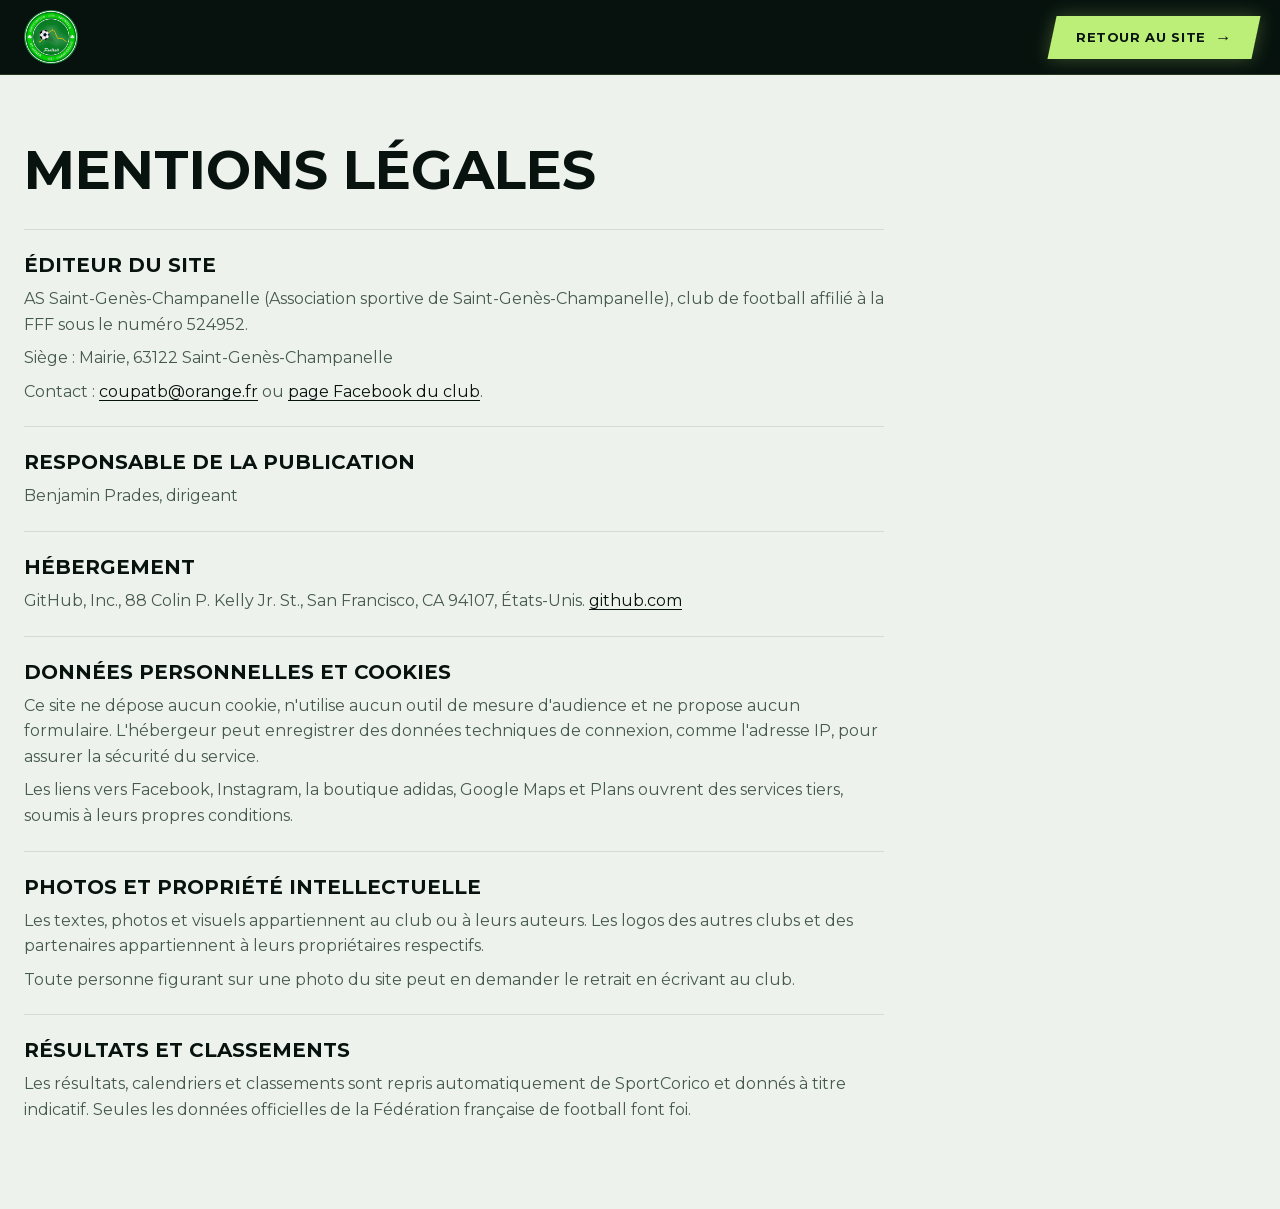
==== mentions-legales.html @ 80221442 "Première publication du site de l'AS Saint-Genès-Champanelle Site statique, résultats mis à jour aut" ====
<!doctype html>
<html lang="fr">
<head>
<meta charset="utf-8">
<meta name="viewport" content="width=device-width, initial-scale=1, viewport-fit=cover">
<title>Mentions légales | AS Saint-Genès-Champanelle</title>
<meta name="robots" content="noindex">
<link rel="icon" href="assets/logo.png">
<link rel="stylesheet" href="css/style.css">
</head>
<body>

<header class="top">
  <div class="wrap legal-top">
    <a class="marque" href="index.html" aria-label="AS Saint-Genès-Champanelle, accueil">
      <img src="assets/logo.png" alt="" width="54" height="54">
    </a>
    <a class="btn" href="index.html">Retour au site</a>
  </div>
</header>

<main class="band clair">
  <div class="wrap">
    <div class="legal">
      <h1>Mentions légales</h1>

      <section>
        <h2>Éditeur du site</h2>
        <p>AS Saint-Genès-Champanelle (Association sportive de Saint-Genès-Champanelle), club de football affilié à la FFF sous le numéro 524952.</p>
        <p>Siège : Mairie, 63122 Saint-Genès-Champanelle</p>
        <p>Contact : <a href="mailto:coupatb@orange.fr">coupatb@orange.fr</a> ou <a href="https://www.facebook.com/ASSAINTGENESCHAMPANELLE" target="_blank" rel="noopener">page Facebook du club</a>.</p>
      </section>

      <section>
        <h2>Responsable de la publication</h2>
        <p>Benjamin Prades, dirigeant</p>
      </section>

      <section>
        <h2>Hébergement</h2>
        <p>GitHub, Inc., 88 Colin P. Kelly Jr. St., San Francisco, CA 94107, États-Unis. <a href="https://github.com" target="_blank" rel="noopener">github.com</a></p>
      </section>

      <section>
        <h2>Données personnelles et cookies</h2>
        <p>Ce site ne dépose aucun cookie, n'utilise aucun outil de mesure d'audience et ne propose aucun formulaire. L'hébergeur peut enregistrer des données techniques de connexion, comme l'adresse IP, pour assurer la sécurité du service.</p>
        <p>Les liens vers Facebook, Instagram, la boutique adidas, Google Maps et Plans ouvrent des services tiers, soumis à leurs propres conditions.</p>
      </section>

      <section>
        <h2>Photos et propriété intellectuelle</h2>
        <p>Les textes, photos et visuels appartiennent au club ou à leurs auteurs. Les logos des autres clubs et des partenaires appartiennent à leurs propriétaires respectifs.</p>
        <p>Toute personne figurant sur une photo du site peut en demander le retrait en écrivant au club.</p>
      </section>

      <section>
        <h2>Résultats et classements</h2>
        <p>Les résultats, calendriers et classements sont repris automatiquement de SportCorico et donnés à titre indicatif. Seules les données officielles de la Fédération française de football font foi.</p>
      </section>
    </div>
  </div>
</main>

</body>
</html>
---- css/style.css ----
/* Direction : interface de type esport, faite de cards et de tuiles.
   Fond #08130F en alternance avec des bandes claires, surbrillance #BBEF78.
   Montserrat Bold pour les titres et les données, Regular et Light pour les textes.
   Aucune animation automatique : tous les effets se déclenchent au passage de la souris. */
@font-face { font-family: "Montserrat"; font-style: normal; font-weight: 100 900; font-display: swap; src: url("../assets/fonts/montserrat-latin-ext.woff2") format("woff2"); unicode-range: U+0100-02BA, U+02BD-02C5, U+02C7-02CC, U+02CE-02D7, U+02DD-02FF, U+0304, U+0308, U+0329, U+1D00-1DBF, U+1E00-1E9F, U+1EF2-1EFF, U+2020, U+20A0-20AB, U+20AD-20C4, U+2113, U+2C60-2C7F, U+A720-A7FF; }
@font-face { font-family: "Montserrat"; font-style: normal; font-weight: 100 900; font-display: swap; src: url("../assets/fonts/montserrat-latin.woff2") format("woff2"); unicode-range: U+0000-00FF, U+0131, U+0152-0153, U+02BB-02BC, U+02C6, U+02DA, U+02DC, U+0304, U+0308, U+0329, U+2000-206F, U+20AC, U+2122, U+2191, U+2193, U+2212, U+2215, U+FEFF, U+FFFD; }

:root {
  --noir: #08130F;
  --noir-2: #0F1F19;
  --noir-3: #172B22;
  --lime: #BBEF78;
  --lime-rgb: 187, 239, 120;
  --rouge: #FF7D6B;
  --ambre: #F3CE63;
  --craie: #EDF2EC;
  --blanc: #FFFFFF;
  --contour: #000000;
  --halo: 0 0 0 transparent;
  --f: "Montserrat", "Helvetica Neue", Arial, sans-serif;
  color-scheme: light;
}

/* Chaque bande ou card choisit son univers : les composants ne lisent que ces variables */
.sombre {
  --surface: var(--noir-2);
  --surface-2: var(--noir-3);
  --bord: rgba(var(--lime-rgb), .17);
  --txt: #F3F8EF;
  --doux: #A9BDB1;
  --ombre: rgba(0, 0, 0, .55);
  --spot: rgba(255, 255, 255, .07);
  --vif: var(--lime);
  color: var(--txt);
}
.clair {
  --surface: var(--blanc);
  --surface-2: #F4F7F2;
  --bord: #D3DDD3;
  --txt: var(--noir);
  --doux: #47594F;
  --ombre: rgba(8, 19, 15, .18);
  --spot: rgba(255, 255, 255, .3);
  --vif: var(--noir);
  color: var(--txt);
}
/* Cards posées sur un fond vert foncé : contour, équerres et lueur lime au survol */
.band.sombre, .pied.sombre, .galerie.sombre {
  --contour: var(--lime);
  --spot: rgba(var(--lime-rgb), .15);
  --halo: 0 0 30px rgba(var(--lime-rgb), .22);
}

* { box-sizing: border-box; }
html { scroll-behavior: smooth; scroll-padding-top: 92px; }
body { margin: 0; background: var(--noir); color: var(--blanc); font: 400 16px/1.6 var(--f); overflow-x: hidden; -webkit-font-smoothing: antialiased; }
img { max-width: 100%; display: block; height: auto; }
ul, ol { list-style: none; margin: 0; padding: 0; }
h1, h2, h3, h4, p, dl, dd, figure { margin: 0; }
a { color: inherit; }
button { font: inherit; color: inherit; }
:focus-visible { outline: 3px solid var(--lime); outline-offset: 3px; }

.wrap { max-width: 1320px; margin-inline: auto; padding-left: max(24px, env(safe-area-inset-left, 0px)); padding-right: max(24px, env(safe-area-inset-right, 0px)); }
.saut { position: absolute; left: -999px; }
.saut:focus { left: 12px; top: 12px; z-index: 50; background: var(--lime); color: var(--noir); padding: 8px 12px; }
.nb { white-space: nowrap; }

/* Mot-clé en surbrillance */
mark { background: var(--lime); color: var(--noir); padding: .02em .28em; font-weight: 700; -webkit-box-decoration-break: clone; box-decoration-break: clone; }

/* Bandes */
.band { padding-block: 64px; }
.band.sombre { background: var(--noir); }
.band.clair { background: var(--craie); }
.bloc + .bloc { margin-top: 48px; }

.tete { display: flex; justify-content: space-between; align-items: flex-end; flex-wrap: wrap; gap: 8px 20px; margin-bottom: 22px; }
.tete h2 { font: 700 clamp(37.5px, 4.2vw, 54px)/1.2 var(--f); text-transform: uppercase; letter-spacing: -.005em; text-wrap: balance; }
.tete p { font: 300 14px/1.4 var(--f); color: var(--doux); }

/* ===== Boutons ===== */
.btn {
  position: relative; isolation: isolate; display: inline-flex; align-items: center; gap: .7em;
  padding: 15px 24px; border: 0; background: none; cursor: pointer;
  font: 700 13px/1 var(--f); text-transform: uppercase; letter-spacing: .05em; text-decoration: none; white-space: nowrap;
  color: var(--noir); transition: translate .2s ease, color .25s ease;
}
.btn::before {
  content: ""; position: absolute; inset: 0; z-index: -1; transform: skewX(-12deg);
  background: linear-gradient(105deg, var(--lime) 40%, #F4FFE4 50%, var(--lime) 60%);
  background-size: 280% 100%; background-position: 100% 0;
  box-shadow: 0 0 18px rgba(var(--lime-rgb), .28);
  transition: background-position .6s ease, box-shadow .25s ease;
}
.btn::after { content: "→"; font-size: 1.25em; line-height: .8; transition: translate .2s ease; }
.btn[data-lien]::after { content: "↗"; }
.btn:hover { translate: 0 -2px; }
.btn:hover::before { background-position: 0 0; box-shadow: 0 0 34px rgba(var(--lime-rgb), .75), 0 8px 24px rgba(var(--lime-rgb), .25); }
.btn:hover::after { translate: 4px 0; }
.btn:active { translate: 0 1px; }

/* Bouton contour */
.btn-ligne { color: var(--lime); }
.btn-ligne::before {
  background: linear-gradient(90deg, var(--lime) 50%, transparent 50%);
  background-size: 230% 100%; background-position: 100% 0;
  box-shadow: inset 0 0 0 2px var(--lime);
  transition: background-position .35s ease, box-shadow .25s ease;
}
.btn-ligne:hover { color: var(--noir); }
.btn-ligne:hover::before { box-shadow: inset 0 0 0 2px var(--lime), 0 0 30px rgba(var(--lime-rgb), .6); }

/* Boutons sur fond clair ou lime : sombres, ils se remplissent de lime au survol */
.clair .btn, .alerte .btn, .carte-lime .btn { color: var(--lime); }
.clair .btn::before, .alerte .btn::before, .carte-lime .btn::before {
  background: linear-gradient(90deg, var(--lime) 50%, var(--noir) 50%);
  background-size: 230% 100%; background-position: 100% 0;
  box-shadow: 0 6px 18px rgba(8, 19, 15, .25);
  transition: background-position .35s ease, box-shadow .25s ease;
}
.clair .btn:hover, .alerte .btn:hover, .carte-lime .btn:hover { color: var(--noir); }
.clair .btn:hover::before, .alerte .btn:hover::before { background-position: 0 0; box-shadow: 0 0 0 2px var(--noir), 0 10px 28px rgba(var(--lime-rgb), .8); }
.carte-lime .btn:hover::before { background-position: 0 0; box-shadow: 0 0 0 2px var(--noir), 0 10px 28px rgba(8, 19, 15, .35); }
.clair .btn-ligne { color: var(--noir); }
.clair .btn-ligne::before { background: linear-gradient(90deg, var(--lime) 50%, transparent 50%); background-size: 230% 100%; background-position: 100% 0; box-shadow: inset 0 0 0 2px var(--noir); }
.clair .btn-ligne:hover::before { box-shadow: inset 0 0 0 2px var(--noir), 0 10px 28px rgba(var(--lime-rgb), .8); }
.btns { display: flex; flex-wrap: wrap; gap: 14px 20px; margin-top: 24px; padding-inline: 4px; }

/* ===== Card : au survol, elle se soulève, ses bordures passent au noir et une lueur suit la souris, sans changer de couleur.
   Sur un fond vert foncé, le contour, les équerres et la lueur passent au lime. ===== */
.card {
  position: relative; overflow: hidden; background: var(--surface); border: 1px solid var(--bord);
  transition: translate .22s ease, border-color .22s ease, box-shadow .22s ease;
}
.card::before {
  content: ""; position: absolute; inset: 0; z-index: 2; pointer-events: none; opacity: 0;
  background: radial-gradient(280px circle at var(--mx, 50%) var(--my, 50%), var(--spot), transparent 72%);
  transition: opacity .25s ease;
}
.card::after {
  content: ""; position: absolute; inset: 6px; z-index: 3; pointer-events: none; opacity: 0;
  background:
    linear-gradient(var(--contour), var(--contour)) 0 0 / 16px 2px no-repeat,
    linear-gradient(var(--contour), var(--contour)) 0 0 / 2px 16px no-repeat,
    linear-gradient(var(--contour), var(--contour)) 100% 100% / 16px 2px no-repeat,
    linear-gradient(var(--contour), var(--contour)) 100% 100% / 2px 16px no-repeat;
  transform: scale(1.02); transition: opacity .2s ease, transform .2s ease;
}
.card.card:is(:hover, :focus-visible, :has(:focus-visible)) { translate: 0 -4px; border-color: var(--contour); box-shadow: 0 0 0 1px var(--contour), var(--halo), 0 16px 38px var(--ombre); }
.card:is(:hover, :focus-visible, :has(:focus-visible))::before { opacity: 1; }
.card:is(:hover, :focus-visible, :has(:focus-visible))::after { opacity: 1; transform: scale(1); }
.band.sombre .card img, .galerie.sombre .card img { transition: scale .45s ease; }
.band.sombre .card:hover img, .galerie.sombre .card:hover img { scale: 1.035; }

/* ===== Tuile de match, de catégorie ou de réseau : au survol, elle se remplit de lime
   en balayage et son contenu passe en sombre ===== */
.tuile-pleine {
  position: relative; text-decoration: none; color: var(--txt); border: 1px solid var(--bord);
  background: linear-gradient(115deg, var(--lime) 50%, var(--surface) 50%) no-repeat border-box;
  background-size: 340% 100%; background-position: 100% 0;
  transition: background-position .42s cubic-bezier(.2, .7, .2, 1), color .22s ease, translate .22s ease, box-shadow .22s ease, border-color .22s ease;
}
.tuile-pleine *:not(.btn) { transition: color .22s ease, background-color .22s ease, box-shadow .22s ease; }
.tuile-pleine:hover, .tuile-pleine:focus-visible {
  --txt: var(--noir); --doux: var(--noir); --vif: var(--noir); --bord: rgba(8, 19, 15, .25); --surface-2: rgba(8, 19, 15, .12);
  background-position: 0 0; color: var(--noir); border-color: var(--lime); translate: 0 -4px;
  box-shadow: 0 0 36px rgba(var(--lime-rgb), .45), 0 14px 32px var(--ombre);
}
/* Ce qui est déjà lime s'inverse pour rester visible sur la tuile remplie */
.tuile-pleine:hover .pill-V, .tuile-pleine:hover .pill-vif, .tuile-pleine:hover mark, .tuile-pleine:hover .vs,
.tuile-pleine:hover .sb-g b, .tuile-pleine:hover .sc-V b, .tuile-pleine:hover time { background: var(--noir); color: var(--lime); }
.tuile-pleine:hover .vs { box-shadow: none; }

/* Logos : le blason de l'ASSG tel quel, les logos adverses (JPEG sur fond blanc) dans une pastille blanche */
.logo { display: block; flex: none; width: var(--t, 28px); height: var(--t, 28px); object-fit: contain; }
.logo-club { background: var(--blanc); border-radius: 50%; padding: calc(var(--t, 28px) * .13); }

.pill { display: inline-block; padding: 4px 9px; font: 700 11px/1 var(--f); text-transform: uppercase; letter-spacing: .04em; white-space: nowrap; background: var(--surface-2); color: var(--txt); }
.pill-V, .pill-vif { background: var(--lime); color: var(--noir); }
.pill-N { background: var(--ambre); color: var(--noir); }
.pill-D { background: var(--rouge); color: var(--noir); }
.pill-F { background: var(--surface-2); color: var(--doux); }
.pill-h { background: transparent; color: var(--vif); box-shadow: inset 0 0 0 1px var(--vif); }

/* ===== Annonce ===== */
.alerte { background: var(--lime); color: var(--noir); }
.alerte-in { display: flex; justify-content: center; align-items: center; gap: 12px 28px; min-height: 58px; padding-block: 10px; flex-wrap: wrap; }
.alerte p { font: 400 15px/1.3 var(--f); text-align: center; }
.alerte strong { font-weight: 700; }
.alerte .btn { padding: 11px 18px; font-size: 12px; }

/* ===== En-tête ===== */
.top { position: sticky; top: 0; z-index: 20; background: rgba(8, 19, 15, .94); backdrop-filter: blur(10px); border-bottom: 1px solid rgba(var(--lime-rgb), .17); color: var(--blanc); }
.top-in { display: flex; align-items: center; justify-content: space-between; gap: 24px; min-height: 74px; }
.marque { flex: none; display: block; transition: scale .2s ease, filter .2s ease; }
.marque:hover { scale: 1.07; filter: drop-shadow(0 0 12px rgba(var(--lime-rgb), .7)); }
.marque img { width: 54px; height: 54px; }
.nav { flex: 1; display: flex; align-items: center; justify-content: space-between; gap: 18px; font: 700 13px/1 var(--f); text-transform: uppercase; letter-spacing: .03em; }
.nav-g, .nav-d { display: flex; align-items: center; gap: 4px; }
.nav-g a, .nav-d a:not(.btn) { position: relative; isolation: isolate; padding: 12px 13px; text-decoration: none; transition: color .2s ease; }
.nav-g a::before, .nav-d a:not(.btn)::before { content: ""; position: absolute; inset: 0; z-index: -1; background: var(--lime); transform: skewX(-12deg) scaleX(0); transform-origin: left; transition: transform .22s ease; }
.nav-g a:hover, .nav-d a:not(.btn):hover { color: var(--noir); }
.nav-g a:hover::before, .nav-d a:not(.btn):hover::before { transform: skewX(-12deg) scaleX(1); }
.nav-d .btn { margin-left: 12px; padding: 13px 18px; font-size: 12px; }
.burger { display: none; background: transparent; color: var(--lime); border: 2px solid var(--lime); padding: 10px 14px; font: 700 13px/1 var(--f); text-transform: uppercase; cursor: pointer; }

/* ===== Ouverture ===== */
.hero { padding-block: 44px 72px; }
.hero-grid { display: grid; grid-template-columns: minmax(0, 1fr) minmax(0, 1fr); gap: 36px; align-items: center; }
.kicker { font: 400 13px/1.4 var(--f); letter-spacing: .06em; text-transform: uppercase; color: var(--doux); }
.hero h1 { font: 700 clamp(35px, 4.5vw, 62px)/1.1 var(--f); text-transform: uppercase; letter-spacing: -.015em; margin-block: 14px 16px; }
.hero-sous { font: 300 17px/1.6 var(--f); color: var(--doux); max-width: 46ch; }

/* Card du prochain match */
.next { padding: 22px; }
.next:hover .btn { color: var(--lime); }
.next:hover .btn::before { background: var(--noir); box-shadow: none; }
.next .btn:hover::before { box-shadow: 0 0 0 2px var(--noir), 0 10px 24px rgba(8, 19, 15, .35); }
.next-haut { display: flex; justify-content: space-between; align-items: center; gap: 12px; flex-wrap: wrap; }
.next-comp { font: 400 13px/1.3 var(--f); color: var(--doux); }
.versus { display: grid; grid-template-columns: minmax(0, 1fr) auto minmax(0, 1fr); align-items: center; gap: 12px; margin-block: 20px 16px; text-align: center; }
.eq-v { --t: 72px; }
.eq-v .logo, .eq-v .mono { margin-inline: auto; }
.eq-v .mono { font-size: 18px; }
.eq-v b { display: block; font: 700 clamp(16px, 1.6vw, 21px)/1.2 var(--f); text-transform: uppercase; margin-top: 10px; }
.eq-v small { font: 300 12px/1.3 var(--f); color: var(--doux); }
.vs { font: 700 18px/1 var(--f); color: var(--noir); background: var(--lime); padding: 10px 12px; transform: skewX(-12deg); box-shadow: 0 0 24px rgba(var(--lime-rgb), .5); }
.next-date { text-align: center; font: 400 15px/1.5 var(--f); }
.next-bas { display: flex; align-items: center; justify-content: space-between; gap: 16px 24px; flex-wrap: wrap; margin-top: 18px; padding-top: 18px; border-top: 1px solid var(--bord); }
.count { display: flex; gap: 8px; }
.count span { display: block; min-width: 62px; padding: 8px 6px 7px; text-align: center; background: var(--noir); border: 1px solid rgba(var(--lime-rgb), .17); font: 400 10px/1 var(--f); text-transform: uppercase; letter-spacing: .05em; color: #A9BDB1; }
.count b { display: block; font: 700 25px/1.1 var(--f); color: var(--lime); margin-bottom: 4px; font-variant-numeric: tabular-nums; }

/* ===== Calendrier en tuiles ===== */
.sb-tete { display: flex; justify-content: space-between; align-items: center; gap: 12px 20px; flex-wrap: wrap; margin-top: 40px; }
.sb-tete h2 { font: 700 clamp(30px, 3vw, 39px)/1.2 var(--f); text-transform: uppercase; }
.sb-ctrl { display: flex; align-items: center; gap: 8px; }
.fleche { width: 42px; height: 42px; display: grid; place-items: center; background: var(--surface); border: 1px solid var(--bord); color: var(--lime); font: 700 18px/1 var(--f); cursor: pointer; transition: background .2s ease, color .2s ease, box-shadow .2s ease; }
.fleche:hover { background: var(--lime); color: var(--noir); box-shadow: 0 0 22px rgba(var(--lime-rgb), .6); }
.sb-ctrl .btn { margin-left: 12px; padding-block: 13px; font-size: 12px; }
.scoreboard { display: flex; gap: 12px; overflow-x: auto; padding: 18px 6px 26px; margin: -2px -6px -10px; scrollbar-width: thin; scrollbar-color: rgba(var(--lime-rgb), .35) transparent; scroll-snap-type: x proximity; position: relative; }
.scoreboard > li { flex: 0 0 248px; scroll-snap-align: start; display: flex; }
.sb { width: 100%; display: block; padding: 14px; border-top-width: 3px; text-decoration: none; }
.sb.r-V, .sb.sb-next { border-top-color: var(--lime); }
.sb.r-N { border-top-color: var(--ambre); }
.sb.r-D { border-top-color: var(--rouge); }
.sb.sb:hover, .sb.sb:focus-visible { border-color: var(--lime); }
.sb-haut { display: flex; justify-content: space-between; align-items: center; gap: 8px; }
.sb-d { font: 700 13px/1.2 var(--f); white-space: nowrap; }
.sb-d::first-letter { text-transform: uppercase; }
.sb-c { display: block; font: 300 12px/1.3 var(--f); color: var(--doux); margin-block: 7px 11px; white-space: nowrap; overflow: hidden; text-overflow: ellipsis; }
.sb-l { --t: 30px; display: grid; grid-template-columns: 30px minmax(0, 1fr) 30px; align-items: center; gap: 9px; margin-top: 6px; font: 400 14px/1.2 var(--f); color: var(--doux); }
.sb-n { white-space: nowrap; overflow: hidden; text-overflow: ellipsis; }
.sb-l b { text-align: center; padding-block: 4px; background: var(--surface-2); font-weight: 700; color: var(--txt); font-variant-numeric: tabular-nums; }
.sb-g { color: var(--txt); font-weight: 700; }
.sb-g b { background: var(--lime); color: var(--noir); }
.mono { width: var(--t, 28px); height: var(--t, 28px); display: grid; place-items: center; border-radius: 50%; background: var(--surface-2); box-shadow: inset 0 0 0 1px var(--bord); font: 700 9px/1 var(--f); color: var(--txt); }

/* ===== Actualités en bento ===== */
.lede { display: grid; grid-template-columns: repeat(12, minmax(0, 1fr)); gap: 18px; }
.lede-une { grid-column: span 8; }
.lede-rail { grid-column: span 4; }
.lede-moyen { grid-column: span 8; display: grid; grid-template-columns: minmax(0, .8fr) minmax(0, 1fr); align-items: center; }
.lede-liste { grid-column: span 4; display: flex; flex-direction: column; gap: 12px; }
.lede-liste li { flex: 1; display: flex; }
.actu-corps { padding: 20px 22px 24px; }
.actu-meta { display: flex; align-items: center; flex-wrap: wrap; gap: 6px 10px; font: 300 13px/1.3 var(--f); color: var(--doux); margin-bottom: 9px; }
.lede h3 { text-wrap: balance; text-transform: uppercase; }
.lede h3 a { text-decoration: none; }
/* Toute la card est cliquable */
.lede h3 a::before { content: ""; position: absolute; inset: 0; z-index: 1; }
.lede-une h3 { font: 700 clamp(22px, 2.6vw, 34px)/1.2 var(--f); margin-bottom: 9px; }
.lede-rail h3, .lede-moyen h3 { font: 700 clamp(19px, 1.8vw, 24px)/1.25 var(--f); margin-bottom: 8px; }
.une-txt, .lede-rail p:last-child, .lede-moyen p:last-child { color: var(--doux); font-size: 15px; }
.une-visuel { display: grid; grid-template-columns: 44% 56%; aspect-ratio: 16 / 8.6; overflow: hidden; background: var(--noir); color: var(--blanc); }
.une-img { overflow: hidden; min-height: 0; }
.une-img img { width: 100%; height: 100%; object-fit: cover; }
.une-type { display: flex; flex-direction: column; justify-content: center; gap: clamp(10px, 2vw, 22px); padding: clamp(12px, 2.8vw, 36px); min-width: 0; background: radial-gradient(90% 90% at 100% 0, rgba(var(--lime-rgb), .16), transparent 70%); }
.une-gros { font: 700 clamp(22px, 4.3vw, 58px)/1.05 var(--f); text-transform: uppercase; letter-spacing: -.015em; color: var(--lime); }
.une-score { display: flex; align-items: center; flex-wrap: wrap; gap: clamp(6px, .9vw, 12px); }
.une-score small { font: 700 clamp(11px, 1.15vw, 15px)/1 var(--f); text-transform: uppercase; letter-spacing: .03em; }
.une-score b { display: grid; place-items: center; min-width: clamp(30px, 4vw, 54px); padding-block: clamp(4px, .6vw, 8px); font: 700 clamp(20px, 2.9vw, 38px)/1.1 var(--f); background: var(--blanc); color: var(--noir); }
.une-score b.gagne { background: var(--lime); }
.lede-rail img { width: 100%; aspect-ratio: 4 / 4.25; object-fit: cover; object-position: top; }
.lede-moyen > .moyen-img { display: block; height: 100%; overflow: hidden; }
.lede-moyen > .moyen-img img { width: 100%; height: 100%; object-fit: cover; }
.lede-liste a { flex: 1; display: grid; grid-template-columns: 92px minmax(0, 1fr); gap: 14px; align-items: center; padding: 10px; text-decoration: none; }
.lede-liste img { width: 92px; aspect-ratio: 1; object-fit: cover; }
.lede-liste .actu-meta { margin-bottom: 4px; font-size: 12px; }
.lede-liste strong { display: block; font: 700 13px/1.35 var(--f); }

/* ===== Programme ===== */
.prog-grid { display: grid; grid-template-columns: repeat(2, minmax(0, 1fr)); gap: 28px; align-items: center; }
.wk-date { display: block; font: 300 15px/1.4 var(--f); text-transform: none; color: var(--doux); margin-top: 8px; }
.prog-grid h2 { font: 700 clamp(40.5px, 5.1vw, 66px)/1.2 var(--f); text-transform: uppercase; text-wrap: balance; }
.programme { display: grid; gap: 12px; }
.prog { --t: 40px; display: grid; grid-template-columns: 46px 40px minmax(0, 1fr) auto; align-items: center; gap: 14px; padding: 14px 18px; }
.prog-ico { width: 46px; height: 46px; display: grid; place-items: center; background: var(--surface-2); }
.prog-ico svg { width: 24px; height: 24px; fill: var(--vif); display: block; }
.prog-adv { font: 700 18px/1.2 var(--f); text-transform: uppercase; min-width: 0; }
.prog-adv small { display: flex; flex-wrap: wrap; align-items: center; gap: 4px 8px; font: 300 13px/1.3 var(--f); text-transform: none; color: var(--doux); margin-top: 5px; }
.prog-h { font: 700 25px/1 var(--f); text-align: right; color: var(--vif); font-variant-numeric: tabular-nums; }
.prog-h small { display: block; font: 400 11px/1.2 var(--f); text-transform: uppercase; letter-spacing: .06em; color: var(--doux); margin-bottom: 4px; }

/* ===== Résultats ===== */
.onglets { display: grid; grid-template-columns: repeat(3, minmax(0, 1fr)); gap: 12px; }
.onglets button { text-align: left; padding: 14px 18px; cursor: pointer; font: 300 13px/1.3 var(--f); color: var(--txt); }
.onglets button b { display: block; font: 700 clamp(24px, 2.7vw, 34px)/1.1 var(--f); }
.onglets button[aria-selected="true"] { background: var(--lime); color: var(--noir); border-color: var(--lime); box-shadow: 0 0 28px rgba(var(--lime-rgb), .35); --spot: rgba(255, 255, 255, .35); }
.panel { margin-top: 18px; }
.eq-head { display: grid; grid-template-columns: minmax(0, 1fr) minmax(0, 2fr); gap: 12px; align-items: stretch; }
.eq-titre { padding: 18px 20px; display: flex; flex-direction: column; justify-content: center; }
.eq-head h3 { font: 700 clamp(24px, 2.6vw, 32px)/1.1 var(--f); text-transform: uppercase; }
.eq-titre p { font: 300 14px/1.4 var(--f); color: var(--doux); margin-top: 4px; }
.eq-kpi { display: grid; grid-template-columns: repeat(4, minmax(0, 1fr)); gap: 12px; }
.eq-kpi > div { padding: 14px 16px; display: flex; flex-direction: column; justify-content: center; }
.eq-kpi dt { font: 400 11px/1.3 var(--f); text-transform: uppercase; letter-spacing: .05em; color: var(--doux); margin-bottom: 6px; }
.eq-kpi dd { font: 700 clamp(25px, 2.6vw, 32px)/1 var(--f); font-variant-numeric: tabular-nums; }
.eq-kpi sup { font-size: .5em; }
.eq-kpi .kpi-vif dd { color: var(--lime); }
.eq-forme dd { display: flex; flex-wrap: wrap; gap: 3px; }
.f { width: 25px; height: 25px; display: grid; place-items: center; font: 700 12px/1 var(--f); font-style: normal; color: var(--noir); }
.f-V { background: var(--lime); } .f-N { background: var(--ambre); } .f-D { background: var(--rouge); }
.avis { margin-top: 12px; padding: 14px 18px; background: var(--surface); border: 1px solid var(--bord); border-left: 4px solid var(--ambre); font-weight: 400; }
.bilan { display: flex; height: 26px; margin-top: 12px; font: 700 12px/26px var(--f); color: var(--noir); gap: 3px; }
.bilan span { padding-left: 9px; overflow: hidden; white-space: nowrap; }
.b-V { background: var(--lime); } .b-N { background: var(--ambre); } .b-D { background: var(--rouge); }
.bilan-note { font: 300 13px/1.3 var(--f); color: var(--doux); margin-top: 7px; }
.eq-cols { display: grid; grid-template-columns: minmax(0, 1.05fr) minmax(0, .95fr); gap: 24px; margin-top: 24px; }
.panel h4 { font: 700 15px/1.2 var(--f); text-transform: uppercase; letter-spacing: .03em; margin-bottom: 12px; }
.eq-matchs .ms + h4 { margin-top: 24px; }
.ms { display: grid; gap: 8px; }
.m { --t: 34px; display: grid; grid-template-columns: 50px 34px minmax(0, 1fr) auto; grid-template-areas: "d l e s" "d l c s"; column-gap: 12px; align-items: center; padding: 11px 14px; border-left-width: 3px; }
.m.r-V { border-left-color: var(--lime); }
.m.r-N { border-left-color: var(--ambre); }
.m.r-D { border-left-color: var(--rouge); }
.m.m:hover { border-color: var(--lime); }
.m-logo { grid-area: l; }
.m-date { grid-area: d; font: 700 14px/1 var(--f); color: var(--doux); font-variant-numeric: tabular-nums; }
.m-eq { grid-area: e; font: 400 15px/1.3 var(--f); min-width: 0; }
.m-eq span + span::before { content: "–"; margin-inline: 6px; color: var(--doux); }
.m-eq .nous { color: var(--vif); font-weight: 700; }
.m-comp { grid-area: c; font: 300 12px/1.3 var(--f); color: var(--doux); }
.sc { grid-area: s; display: inline-flex; align-items: stretch; gap: 3px; font: 700 18px/1 var(--f); font-variant-numeric: tabular-nums; }
.sc b { display: grid; place-items: center; min-width: 30px; height: 32px; background: var(--surface-2); font-weight: 700; }
.sc i { display: none; }
.sc-V b { background: var(--lime); color: var(--noir); }
.sc-N b { background: var(--ambre); color: var(--noir); }
.sc-D b { background: var(--rouge); color: var(--noir); }
.sc-F b { color: var(--doux); }
.sc-h { align-items: center; padding: 8px 10px; color: var(--vif); box-shadow: inset 0 0 0 1px var(--vif); font-size: 15px; }
.table-wrap { overflow-x: auto; background: var(--surface); border: 1px solid var(--bord); }
table { width: 100%; border-collapse: collapse; font: 400 14px/1.25 var(--f); font-variant-numeric: tabular-nums; }
th { font: 700 11px/1.2 var(--f); color: var(--doux); text-transform: uppercase; letter-spacing: .03em; background: var(--surface-2); }
th, td { padding: 10px 7px; text-align: center; border-bottom: 1px solid var(--bord); white-space: nowrap; }
tbody tr { transition: background .18s ease, color .18s ease; }
tbody tr:hover { background: rgba(var(--lime-rgb), .14); }
tr:last-child td { border-bottom: 0; }
.tl { text-align: left; white-space: normal; min-width: 200px; }
.tb-eq { --t: 24px; display: flex; align-items: center; gap: 10px; }
.pts { font-weight: 700; }
.nous-row td { background: var(--lime); color: var(--noir); font-weight: 700; }

/* Réseaux */
.reseaux { display: grid; grid-template-columns: repeat(3, minmax(0, 1fr)); gap: 14px; }
.reseaux a { display: flex; align-items: center; gap: 16px; padding: 18px; min-width: 0; text-decoration: none; }
.reseaux svg { flex: none; width: 34px; height: 34px; fill: none; stroke: currentColor; stroke-width: 1.8; stroke-linecap: round; stroke-linejoin: round; }
.reseaux div { min-width: 0; }
.reseaux b { display: block; font: 700 17px/1.2 var(--f); text-transform: uppercase; }
.reseaux span { display: block; font: 300 13px/1.3 var(--f); color: var(--doux); overflow-wrap: anywhere; }

/* En images */
.galerie { display: grid; grid-template-columns: minmax(0, 1.25fr) minmax(0, 1fr); gap: 0; background: var(--noir); border: 1px solid var(--noir); }
.gal-grand { padding: 24px; }
.gal-grand a { display: block; width: fit-content; margin-inline: auto; overflow: hidden; }
.gal-grand img { height: min(62vh, 560px); width: auto; aspect-ratio: 4 / 5; object-fit: contain; }
.gal-liste { display: grid; gap: 10px; padding: 24px 24px 24px 0; align-content: center; }
.gal-liste button { width: 100%; display: grid; grid-template-columns: minmax(0, 1fr) 84px; gap: 14px; align-items: center; padding: 10px 10px 10px 16px; cursor: pointer; text-align: left; border-left: 3px solid transparent; }
.gal-liste button[aria-current="true"] { border-color: var(--lime); border-left-color: var(--lime); background: var(--noir-3); }
.gal-t strong { display: block; font: 700 14px/1.3 var(--f); text-transform: uppercase; }
.gal-t small { font: 300 13px/1.3 var(--f); color: var(--doux); }
.gal-liste img { width: 84px; aspect-ratio: 1; object-fit: cover; }

/* Blocs image et texte */
.split { display: grid; grid-template-columns: minmax(0, 1fr) minmax(0, 1fr); align-items: stretch; }
.split-txt { padding: clamp(24px, 3.4vw, 44px); display: flex; flex-direction: column; justify-content: center; align-items: flex-start; }
.split-txt h2 { font: 700 clamp(37.5px, 4.2vw, 54px)/1.2 var(--f); text-transform: uppercase; text-wrap: balance; }
.split-txt p { margin-top: 12px; max-width: 52ch; color: var(--doux); }
.split-media { position: relative; overflow: hidden; min-height: 300px; background: var(--noir); }
.split-img { position: absolute; inset: 0; width: 100%; height: 100%; object-fit: cover; }
.crop-tenues { object-position: 50% 30%; }
/* Le terrain n'occupe que la bande sans texte de l'affiche : l'image se dimensionne d'après la hauteur du bloc */
.crop-terrain { inset: auto; left: 50%; top: 50%; width: auto; min-width: 100%; max-width: none; height: 278%; aspect-ratio: 4 / 5; transform: translate(-42%, -54.5%); }

/* Tuiles de catégories */
.tuiles { display: grid; grid-template-columns: repeat(12, minmax(0, 1fr)); gap: 14px; }
.tuile { grid-column: span 3; text-decoration: none; display: flex; flex-direction: column; justify-content: space-between; gap: 22px; min-height: 148px; padding: 18px; }
.t3 { grid-column: span 4; min-height: 172px; }
.tuile-haut { display: flex; justify-content: space-between; align-items: flex-start; gap: 10px; }
.tuile span.tuile-niv { font: 400 12px/1.3 var(--f); text-transform: uppercase; letter-spacing: .04em; color: var(--doux); }
.tuile span.tuile-fl { font: 700 19px/1 var(--f); color: var(--vif); transition: translate .22s ease, color .22s ease; }
.tuile:hover span.tuile-fl { translate: 4px 0; }
.tuile b { font: 700 clamp(22px, 2.4vw, 32px)/1.1 var(--f); text-transform: uppercase; }
.t4 b { font-size: clamp(19px, 1.9vw, 25px); }

/* Agenda */
.agenda { display: grid; grid-template-columns: repeat(3, minmax(0, 1fr)); gap: 12px; }
.ag { --t: 40px; display: grid; grid-template-columns: 62px minmax(0, 1fr) 40px; gap: 14px; align-items: stretch; padding: 12px; }
.ag-logo { align-self: center; }
.ag time { display: flex; flex-direction: column; justify-content: center; align-items: center; padding-block: 8px; background: var(--lime); color: var(--noir); font: 400 11px/1 var(--f); text-transform: uppercase; }
.ag time b { display: block; font: 700 26px/1 var(--f); margin-bottom: 3px; font-variant-numeric: tabular-nums; }
.ag-txt { display: flex; flex-direction: column; justify-content: center; min-width: 0; }
.ag-txt strong { display: block; font: 700 14px/1.3 var(--f); text-transform: uppercase; }
.ag-txt small { display: block; font: 300 12px/1.35 var(--f); color: var(--doux); margin-top: 4px; }
.ag-h { color: var(--vif); font-weight: 700; }
.vide { color: var(--doux); padding: 16px 0; }

/* Le club */
.club-txt { display: grid; grid-template-columns: repeat(2, minmax(0, 1fr)); gap: clamp(24px, 4vw, 56px); align-items: center; padding: clamp(24px, 3.4vw, 44px); }
.club-txt h3 { font: 700 clamp(22px, 2.3vw, 30px)/1.2 var(--f); text-transform: uppercase; margin-bottom: 12px; text-wrap: balance; }
.club-txt p { color: var(--doux); }
.fiche { display: grid; grid-template-columns: repeat(2, minmax(0, 1fr)); gap: 10px; }
.fiche div { padding: 12px 14px; background: var(--surface-2); }
.fiche dt { font: 400 11px/1.3 var(--f); text-transform: uppercase; letter-spacing: .05em; color: var(--doux); }
.fiche dd { font: 700 15px/1.3 var(--f); margin-top: 4px; }

/* Contact */
.carte { padding: clamp(24px, 3.4vw, 44px); display: grid; grid-template-columns: minmax(0, 1fr) auto; gap: 24px clamp(24px, 5vw, 72px); align-items: center; }
.carte h3 { font: 700 clamp(21px, 2.1vw, 28px)/1.2 var(--f); text-transform: uppercase; text-wrap: balance; }
.carte p { margin-top: 10px; max-width: 60ch; color: var(--doux); }
.carte-action { display: flex; flex-direction: column; align-items: flex-start; gap: 18px; }
.carte .btn { margin-left: 4px; }
.carte-lime { background: var(--lime); border-color: var(--lime); --doux: #24382C; --spot: rgba(255, 255, 255, .3); }
.carte-lime mark { background: var(--noir); color: var(--lime); }
address { font: 400 14px/1.4 var(--f); font-style: normal; color: var(--doux); max-width: 32ch; }

/* Pied de page */
.pied { background: var(--noir); padding-block: 44px 28px; border-top: 1px solid rgba(var(--lime-rgb), .17); }
.pied-part h2 { font: 700 19.5px/1.2 var(--f); text-transform: uppercase; letter-spacing: .05em; color: var(--lime); }
.partenaires { display: grid; grid-template-columns: repeat(6, minmax(0, 1fr)); gap: 10px; margin-top: 14px; }
.partenaires li { display: flex; align-items: center; justify-content: center; text-align: center; min-height: 68px; padding: 10px; font: 700 12px/1.3 var(--f); text-transform: uppercase; }
.pied-nav { display: grid; grid-template-columns: minmax(0, 1.3fr) repeat(3, minmax(0, 1fr)); gap: 30px; padding-block: 34px 26px; }
.pied-marque img { width: 76px; height: 76px; margin-bottom: 12px; }
.pied-marque b { font-weight: 700; }
.pied-marque p { font-size: 14px; font-weight: 300; color: var(--doux); }
.pied-marque b { color: var(--txt); }
.pied-nav h3 { font: 700 13px/1.2 var(--f); text-transform: uppercase; letter-spacing: .03em; margin-bottom: 12px; }
.pied-nav nav a { display: block; width: fit-content; font: 300 14px/1.35 var(--f); color: var(--doux); text-decoration: none; padding-block: 5px; transition: color .18s ease, translate .18s ease; }
.pied-nav nav a:hover { color: var(--lime); translate: 5px 0; }
.pied-src { font: 300 12px/1.5 var(--f); color: var(--doux); padding-top: 16px; border-top: 1px solid var(--bord); }

/* Page des mentions légales */
.legal-top { display: flex; align-items: center; justify-content: space-between; gap: 16px; min-height: 74px; }
.legal { max-width: 860px; }
.legal h1 { font: 700 clamp(34px, 5vw, 54px)/1.15 var(--f); text-transform: uppercase; margin-bottom: 28px; }
.legal section { padding-block: 22px; border-top: 1px solid var(--bord); }
.legal h2 { font: 700 20px/1.3 var(--f); text-transform: uppercase; margin-bottom: 8px; }
.legal p { color: var(--doux); }
.legal p + p { margin-top: 8px; }
.legal a { color: var(--txt); text-underline-offset: 3px; }

@media (max-width: 1120px) {
  .burger { display: block; }
  .nav { display: none; position: absolute; left: 0; right: 0; top: 100%; background: var(--noir); flex-direction: column; align-items: stretch; gap: 8px; padding: 12px max(24px, env(safe-area-inset-right, 0px)) 22px max(24px, env(safe-area-inset-left, 0px)); border-bottom: 1px solid var(--lime); }
  .nav.ouvert { display: flex; }
  .nav-g, .nav-d { flex-direction: column; align-items: stretch; gap: 2px; }
  .nav-g a, .nav-d a:not(.btn) { padding-block: 14px; border-bottom: 1px solid rgba(var(--lime-rgb), .17); }
  .nav-d .btn { margin: 12px 4px 0; justify-content: center; }
  .hero-grid, .prog-grid, .eq-cols { grid-template-columns: minmax(0, 1fr); }
  .lede-une, .lede-rail, .lede-moyen, .lede-liste { grid-column: 1 / -1; }
  .lede-rail { display: grid; grid-template-columns: minmax(0, .7fr) minmax(0, 1fr); align-items: center; }
  .lede-rail img { height: 100%; aspect-ratio: auto; }
  .eq-head { grid-template-columns: minmax(0, 1fr); }
  .agenda { grid-template-columns: repeat(2, minmax(0, 1fr)); }
  .partenaires { grid-template-columns: repeat(3, minmax(0, 1fr)); }
  .pied-nav { grid-template-columns: repeat(3, minmax(0, 1fr)); }
  .pied-marque { grid-column: 1 / -1; }
}

@media (max-width: 720px) {
  .wrap { padding-left: max(16px, env(safe-area-inset-left, 0px)); padding-right: max(16px, env(safe-area-inset-right, 0px)); }
  .band { padding-block: 46px; }
  .hero { padding-block: 30px 52px; }
  .sb-ctrl .btn { display: none; }
  .scoreboard > li { flex-basis: 232px; }
  .lede-rail, .lede-moyen { display: block; }
  .lede-rail img { height: auto; aspect-ratio: 4 / 4.25; }
  .lede-moyen > .moyen-img img { height: auto; aspect-ratio: 4 / 4.25; object-position: top; }
  .une-visuel { aspect-ratio: 16 / 10.5; }
  .split, .galerie { grid-template-columns: minmax(0, 1fr); }
  .split-inv .split-media { order: 2; }
  .split-media { min-height: 0; aspect-ratio: 16 / 9; }
  .gal-grand { padding: 16px; }
  .gal-grand img { height: auto; width: 100%; }
  .gal-liste { padding: 0 16px 16px; }
  .eq-kpi { grid-template-columns: repeat(2, minmax(0, 1fr)); }
  .prog { --t: 34px; grid-template-columns: 34px 34px minmax(0, 1fr) auto; gap: 10px; padding: 12px; }
  .prog-ico { width: 34px; height: 34px; }
  .prog-ico svg { width: 20px; height: 20px; }
  .prog-adv { font-size: 15px; }
  .prog-h { font-size: 20px; }
  .onglets button { padding: 12px; }
  .m { --t: 28px; grid-template-columns: 38px 28px minmax(0, 1fr) auto; column-gap: 8px; padding: 10px; }
  .m-date { font-size: 12px; }
  .m-eq { font-size: 14px; }
  .agenda, .club-txt, .carte { grid-template-columns: minmax(0, 1fr); }
  .reseaux { grid-template-columns: minmax(0, 1fr); }
  .tuile, .t3 { grid-column: span 6; min-height: 118px; padding: 14px; }
  .t3:nth-child(3) { grid-column: 1 / -1; }
  .t4 b, .tuile b { font-size: 19px; }
  .partenaires { grid-template-columns: repeat(2, minmax(0, 1fr)); }
  .pied-nav { grid-template-columns: repeat(2, minmax(0, 1fr)); }
  .count span { min-width: 54px; }
  .f { width: 22px; height: 22px; font-size: 11px; }
  .eq-kpi > div { padding: 12px; }
  .next-bas { justify-content: center; }
}

/* Très petits écrans : les titres s'ajustent pour que les mots longs tiennent sur une ligne */
@media (max-width: 374px) {
  .tete h2, .split-txt h2, .prog-grid h2 { font-size: 10vw; }
}

@media (prefers-reduced-motion: reduce) {
  html { scroll-behavior: auto; }
  *, *::before, *::after { animation: none !important; transition: none !important; }
}
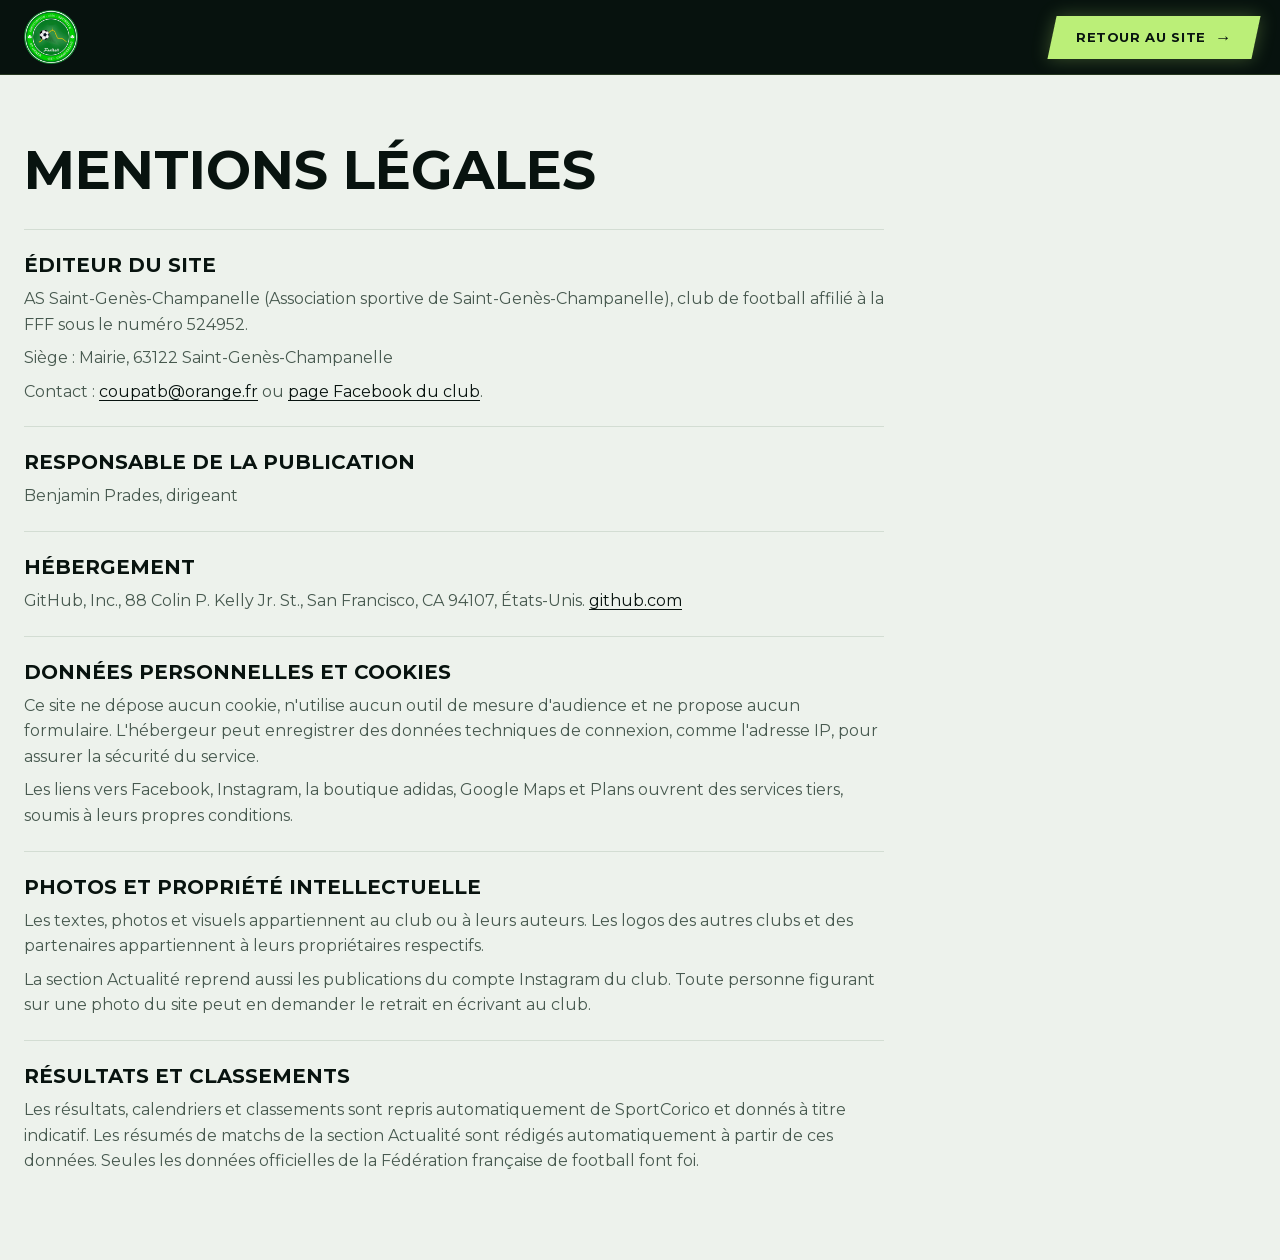
==== commit d3504b0f: "Actualiser la section Actualité chaque lundi La une devient un résumé des matchs calculé à partir de" ====
--- a/mentions-legales.html
+++ b/mentions-legales.html
@@ -50,12 +50,12 @@
       <section>
         <h2>Photos et propriété intellectuelle</h2>
         <p>Les textes, photos et visuels appartiennent au club ou à leurs auteurs. Les logos des autres clubs et des partenaires appartiennent à leurs propriétaires respectifs.</p>
-        <p>Toute personne figurant sur une photo du site peut en demander le retrait en écrivant au club.</p>
+        <p>La section Actualité reprend aussi les publications du compte Instagram du club. Toute personne figurant sur une photo du site peut en demander le retrait en écrivant au club.</p>
       </section>
 
       <section>
         <h2>Résultats et classements</h2>
-        <p>Les résultats, calendriers et classements sont repris automatiquement de SportCorico et donnés à titre indicatif. Seules les données officielles de la Fédération française de football font foi.</p>
+        <p>Les résultats, calendriers et classements sont repris automatiquement de SportCorico et donnés à titre indicatif. Les résumés de matchs de la section Actualité sont rédigés automatiquement à partir de ces données. Seules les données officielles de la Fédération française de football font foi.</p>
       </section>
     </div>
   </div>
--- a/css/style.css
+++ b/css/style.css
@@ -276,6 +276,12 @@
 .une-visuel { display: grid; grid-template-columns: 44% 56%; aspect-ratio: 16 / 8.6; overflow: hidden; background: var(--noir); color: var(--blanc); }
 .une-img { overflow: hidden; min-height: 0; }
 .une-img img { width: 100%; height: 100%; object-fit: cover; }
+.une-logos { display: flex; flex-wrap: wrap; align-items: center; align-content: center; justify-content: center; gap: clamp(8px, 1.6vw, 20px); padding: clamp(8px, 1.6vw, 20px); min-height: 0; --t: clamp(52px, 8.5vw, 116px); background: var(--noir-3); }
+.une-logos .mono { font-size: clamp(14px, 2vw, 26px); }
+.une-logos + .une-type .une-gros { font-size: clamp(20px, 3.4vw, 46px); white-space: nowrap; }
+.une-autres { display: grid; gap: 6px; margin-top: 12px; padding-top: 12px; border-top: 1px solid var(--bord); font-size: 15px; }
+.une-autres b { font-weight: 700; }
+.une-suite { margin-top: 10px; color: var(--doux); font-size: 15px; }
 .une-type { display: flex; flex-direction: column; justify-content: center; gap: clamp(10px, 2vw, 22px); padding: clamp(12px, 2.8vw, 36px); min-width: 0; background: radial-gradient(90% 90% at 100% 0, rgba(var(--lime-rgb), .16), transparent 70%); }
 .une-gros { font: 700 clamp(22px, 4.3vw, 58px)/1.05 var(--f); text-transform: uppercase; letter-spacing: -.015em; color: var(--lime); }
 .une-score { display: flex; align-items: center; flex-wrap: wrap; gap: clamp(6px, .9vw, 12px); }
@@ -438,8 +444,17 @@
 /* Pied de page */
 .pied { background: var(--noir); padding-block: 44px 28px; border-top: 1px solid rgba(var(--lime-rgb), .17); }
 .pied-part h2 { font: 700 19.5px/1.2 var(--f); text-transform: uppercase; letter-spacing: .05em; color: var(--lime); }
-.partenaires { display: grid; grid-template-columns: repeat(6, minmax(0, 1fr)); gap: 10px; margin-top: 14px; }
-.partenaires li { display: flex; align-items: center; justify-content: center; text-align: center; min-height: 68px; padding: 10px; font: 700 12px/1.3 var(--f); text-transform: uppercase; }
+.part-tete { display: flex; align-items: center; justify-content: space-between; gap: 16px; }
+.part-tete .fleche { flex: none; width: 36px; height: 36px; }
+.part-tete svg { width: 12px; height: 12px; fill: currentColor; }
+.ic-lecture, [aria-pressed="true"] .ic-pause { display: none; }
+[aria-pressed="true"] .ic-lecture { display: inline; }
+/* Bandeau des partenaires : la liste est écrite deux fois et glisse de la moitié de sa largeur, pour boucler sans coupure */
+.defile { overflow: hidden; overflow-x: clip; overflow-y: visible; padding-top: 14px; }
+.partenaires { display: flex; width: max-content; animation: defile var(--duree, 100s) linear infinite; }
+.defile:hover .partenaires, .defile.en-pause .partenaires { animation-play-state: paused; }
+.partenaires li { flex: none; display: flex; align-items: center; justify-content: center; text-align: center; width: 200px; min-height: 68px; margin-right: 10px; padding: 10px; font: 700 12px/1.3 var(--f); text-transform: uppercase; }
+@keyframes defile { to { transform: translateX(-50%); } }
 .pied-nav { display: grid; grid-template-columns: minmax(0, 1.3fr) repeat(3, minmax(0, 1fr)); gap: 30px; padding-block: 34px 26px; }
 .pied-marque img { width: 76px; height: 76px; margin-bottom: 12px; }
 .pied-marque b { font-weight: 700; }
@@ -473,7 +488,6 @@
   .lede-rail img { height: 100%; aspect-ratio: auto; }
   .eq-head { grid-template-columns: minmax(0, 1fr); }
   .agenda { grid-template-columns: repeat(2, minmax(0, 1fr)); }
-  .partenaires { grid-template-columns: repeat(3, minmax(0, 1fr)); }
   .pied-nav { grid-template-columns: repeat(3, minmax(0, 1fr)); }
   .pied-marque { grid-column: 1 / -1; }
 }
@@ -509,7 +523,7 @@
   .tuile, .t3 { grid-column: span 6; min-height: 118px; padding: 14px; }
   .t3:nth-child(3) { grid-column: 1 / -1; }
   .t4 b, .tuile b { font-size: 19px; }
-  .partenaires { grid-template-columns: repeat(2, minmax(0, 1fr)); }
+  .partenaires li { width: 160px; }
   .pied-nav { grid-template-columns: repeat(2, minmax(0, 1fr)); }
   .count span { min-width: 54px; }
   .f { width: 22px; height: 22px; font-size: 11px; }
@@ -525,4 +539,8 @@
 @media (prefers-reduced-motion: reduce) {
   html { scroll-behavior: auto; }
   *, *::before, *::after { animation: none !important; transition: none !important; }
-}
+  /* Sans animation, tous les partenaires restent visibles sur plusieurs lignes */
+  .partenaires { width: auto; flex-wrap: wrap; justify-content: center; gap: 10px; padding-inline: 16px; }
+  .partenaires li { margin-right: 0; }
+  .partenaires li[aria-hidden], #part-pause { display: none; }
+}
